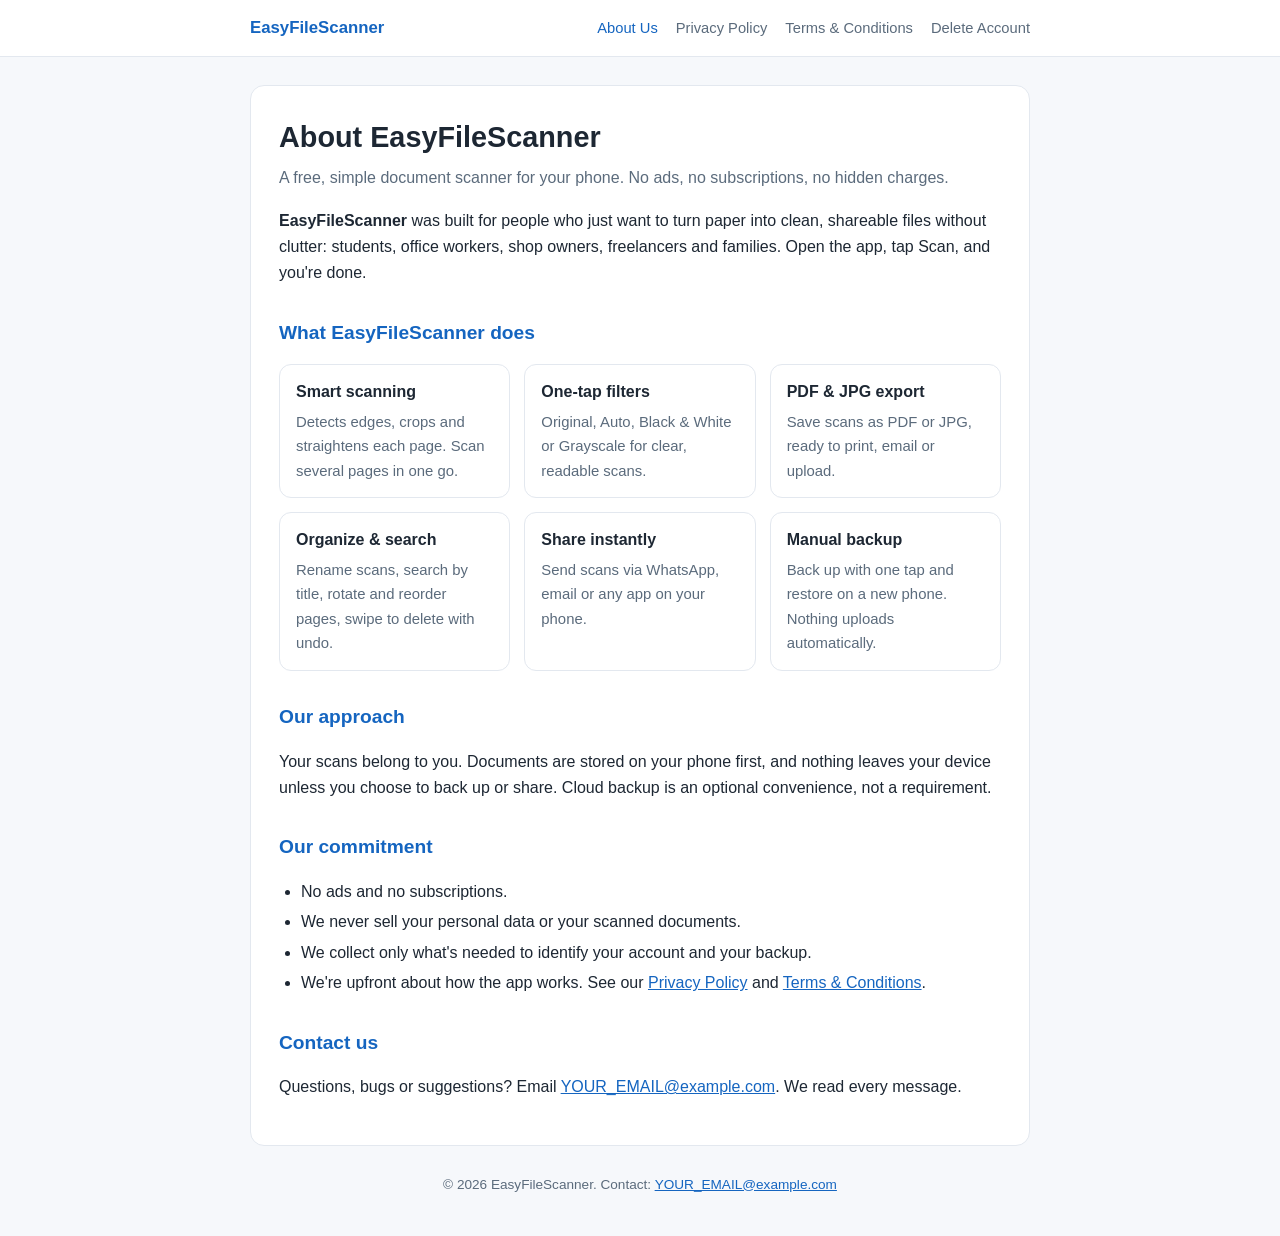
==== about-us.html @ 39749c55 "Add files via upload" ====
<!DOCTYPE html>
<html lang="en">
<head>
<meta charset="UTF-8">
<meta name="viewport" content="width=device-width, initial-scale=1">
<title>About Us – EasyFileScanner</title>
<meta name="description" content="About Us for EasyFileScanner: PDF Scanner, a free document scanner app for Android.">
<link rel="stylesheet" href="style.css">
</head>
<body>
<header><nav>
<span class="logo">EasyFileScanner</span>
<a href="about-us.html" class="active">About Us</a>
<a href="privacy-policy.html" >Privacy Policy</a>
<a href="terms-and-conditions.html" >Terms &amp; Conditions</a>
<a href="delete-account.html" >Delete Account</a>
</nav></header>
<main><div class="card">
<h1>About EasyFileScanner</h1>
<p class="sub">A free, simple document scanner for your phone. No ads, no subscriptions, no hidden charges.</p>

<p><strong>EasyFileScanner</strong> was built for people who just want to turn paper into clean, shareable files without clutter: students, office workers, shop owners, freelancers and families. Open the app, tap Scan, and you're done.</p>

<h2>What EasyFileScanner does</h2>
<div class="features">
  <div class="feature"><h3>Smart scanning</h3><p>Detects edges, crops and straightens each page. Scan several pages in one go.</p></div>
  <div class="feature"><h3>One-tap filters</h3><p>Original, Auto, Black &amp; White or Grayscale for clear, readable scans.</p></div>
  <div class="feature"><h3>PDF &amp; JPG export</h3><p>Save scans as PDF or JPG, ready to print, email or upload.</p></div>
  <div class="feature"><h3>Organize &amp; search</h3><p>Rename scans, search by title, rotate and reorder pages, swipe to delete with undo.</p></div>
  <div class="feature"><h3>Share instantly</h3><p>Send scans via WhatsApp, email or any app on your phone.</p></div>
  <div class="feature"><h3>Manual backup</h3><p>Back up with one tap and restore on a new phone. Nothing uploads automatically.</p></div>
</div>

<h2>Our approach</h2>
<p>Your scans belong to you. Documents are stored on your phone first, and nothing leaves your device unless you choose to back up or share. Cloud backup is an optional convenience, not a requirement.</p>

<h2>Our commitment</h2>
<ul>
  <li>No ads and no subscriptions.</li>
  <li>We never sell your personal data or your scanned documents.</li>
  <li>We collect only what's needed to identify your account and your backup.</li>
  <li>We're upfront about how the app works. See our <a href="privacy-policy.html">Privacy Policy</a> and <a href="terms-and-conditions.html">Terms &amp; Conditions</a>.</li>
</ul>

<h2>Contact us</h2>
<p>Questions, bugs or suggestions? Email <a href="mailto:YOUR_EMAIL@example.com">YOUR_EMAIL@example.com</a>. We read every message.</p>
</div></main>
<footer>&copy; 2026 EasyFileScanner. Contact: <a href="mailto:YOUR_EMAIL@example.com">YOUR_EMAIL@example.com</a></footer>
</body>
</html>
---- style.css ----
:root{--brand:#1565c0;--bg:#f6f8fb;--card:#fff;--text:#1d2733;--muted:#5b6b7c;--border:#e3e8ef;--note:#fff8e1;--note-b:#f5c242}
@media (prefers-color-scheme:dark){:root{--bg:#0f1720;--card:#17212c;--text:#e6edf3;--muted:#9aa9b8;--border:#263341;--note:#2a2410;--brand:#64b5f6}}
*{box-sizing:border-box}
body{margin:0;font-family:-apple-system,BlinkMacSystemFont,"Segoe UI",Roboto,Helvetica,Arial,sans-serif;background:var(--bg);color:var(--text);line-height:1.65}
header{background:var(--card);border-bottom:1px solid var(--border)}
nav{max-width:820px;margin:0 auto;padding:14px 20px;display:flex;flex-wrap:wrap;gap:6px 18px;align-items:center}
nav .logo{font-weight:700;color:var(--brand);margin-right:auto;font-size:1.05rem}
nav a{color:var(--muted);text-decoration:none;font-size:.92rem}
nav a:hover,nav a.active{color:var(--brand)}
main{max-width:820px;margin:28px auto;padding:0 20px}
.card{background:var(--card);border:1px solid var(--border);border-radius:14px;padding:28px}
h1{margin:0 0 4px;font-size:1.8rem}
.sub{color:var(--muted);margin:0 0 6px}
.meta{color:var(--muted);font-size:.85rem;margin-bottom:20px}
h2{font-size:1.2rem;margin-top:30px;color:var(--brand)}
h3{font-size:1rem;margin:0 0 4px}
ul{padding-left:22px}li{margin:4px 0}
a{color:var(--brand)}
.note{background:var(--note);border-left:4px solid var(--note-b);padding:12px 16px;border-radius:8px;margin:16px 0}
.features{display:grid;grid-template-columns:repeat(auto-fit,minmax(220px,1fr));gap:14px;margin:14px 0}
.feature{border:1px solid var(--border);border-radius:12px;padding:14px 16px}
.feature p{margin:0;color:var(--muted);font-size:.93rem}
table{width:100%;border-collapse:collapse;margin:12px 0;font-size:.93rem}
th,td{border:1px solid var(--border);padding:8px 10px;text-align:left;vertical-align:top}
th{background:var(--bg)}
.scroll{overflow-x:auto}
footer{max-width:820px;margin:24px auto 40px;padding:0 20px;color:var(--muted);font-size:.85rem;text-align:center}
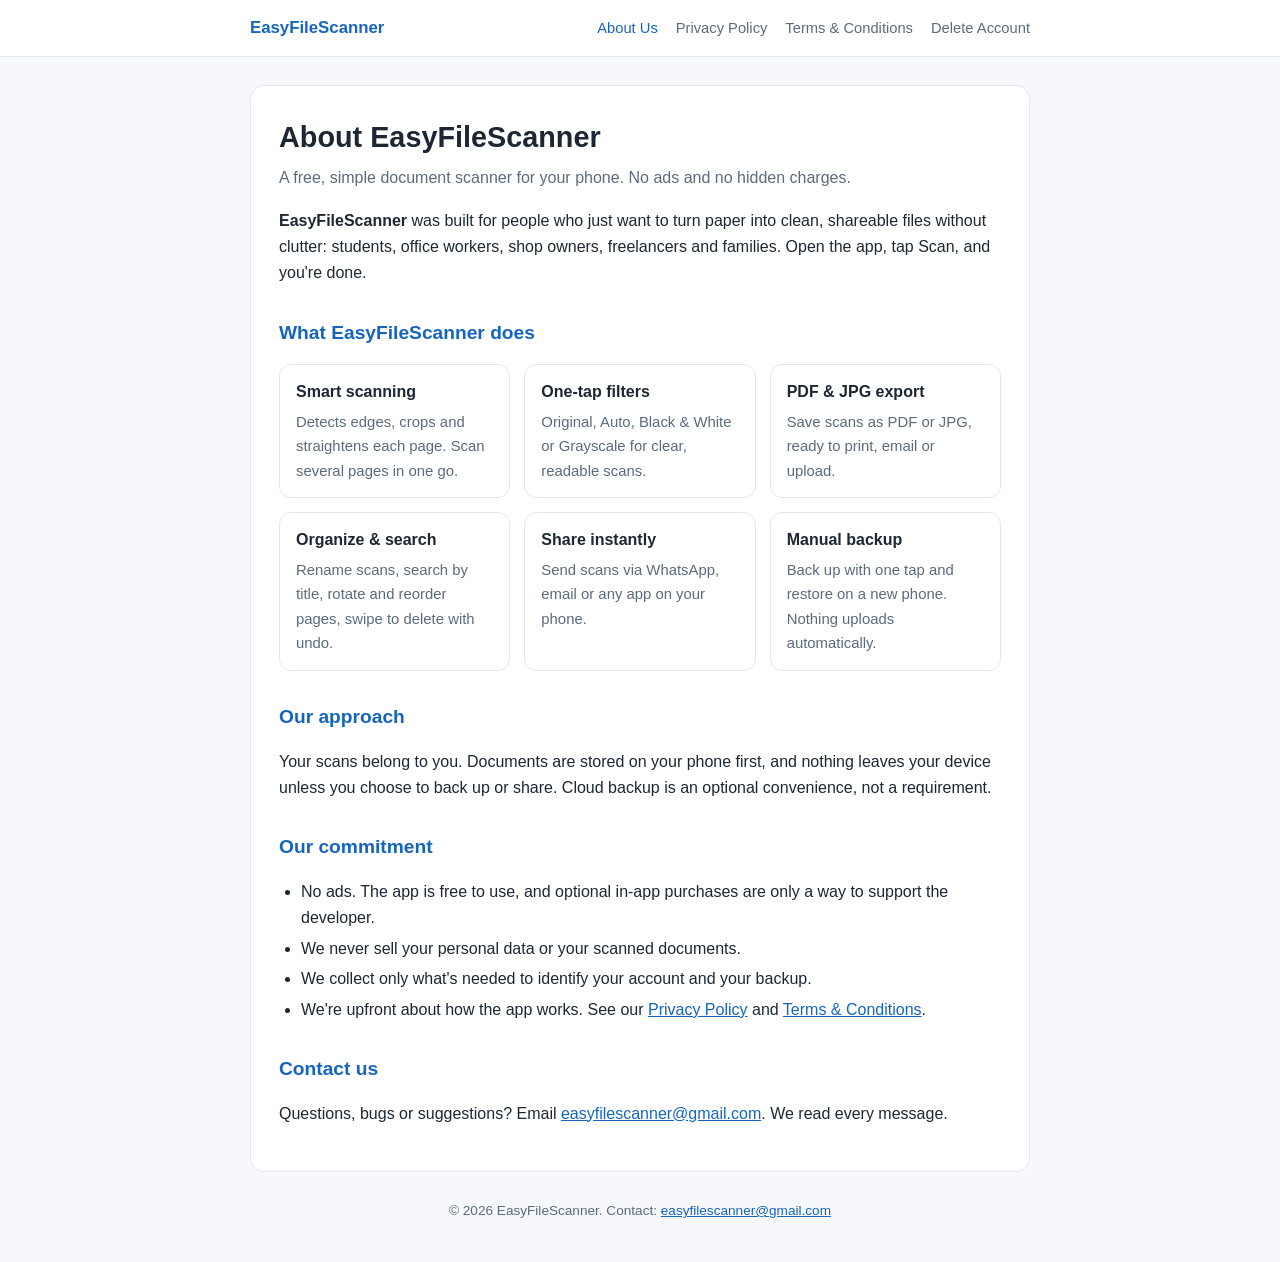
==== commit f327bd3e: "Updated policy pages" ====
--- a/about-us.html
+++ b/about-us.html
@@ -17,7 +17,7 @@
 </nav></header>
 <main><div class="card">
 <h1>About EasyFileScanner</h1>
-<p class="sub">A free, simple document scanner for your phone. No ads, no subscriptions, no hidden charges.</p>
+<p class="sub">A free, simple document scanner for your phone. No ads and no hidden charges.</p>
 
 <p><strong>EasyFileScanner</strong> was built for people who just want to turn paper into clean, shareable files without clutter: students, office workers, shop owners, freelancers and families. Open the app, tap Scan, and you're done.</p>
 
@@ -36,15 +36,15 @@
 
 <h2>Our commitment</h2>
 <ul>
-  <li>No ads and no subscriptions.</li>
+  <li>No ads. The app is free to use, and optional in-app purchases are only a way to support the developer.</li>
   <li>We never sell your personal data or your scanned documents.</li>
   <li>We collect only what's needed to identify your account and your backup.</li>
   <li>We're upfront about how the app works. See our <a href="privacy-policy.html">Privacy Policy</a> and <a href="terms-and-conditions.html">Terms &amp; Conditions</a>.</li>
 </ul>
 
 <h2>Contact us</h2>
-<p>Questions, bugs or suggestions? Email <a href="mailto:YOUR_EMAIL@example.com">YOUR_EMAIL@example.com</a>. We read every message.</p>
+<p>Questions, bugs or suggestions? Email <a href="mailto:easyfilescanner@gmail.com">easyfilescanner@gmail.com</a>. We read every message.</p>
 </div></main>
-<footer>&copy; 2026 EasyFileScanner. Contact: <a href="mailto:YOUR_EMAIL@example.com">YOUR_EMAIL@example.com</a></footer>
+<footer>&copy; 2026 EasyFileScanner. Contact: <a href="mailto:easyfilescanner@gmail.com">easyfilescanner@gmail.com</a></footer>
 </body>
 </html>
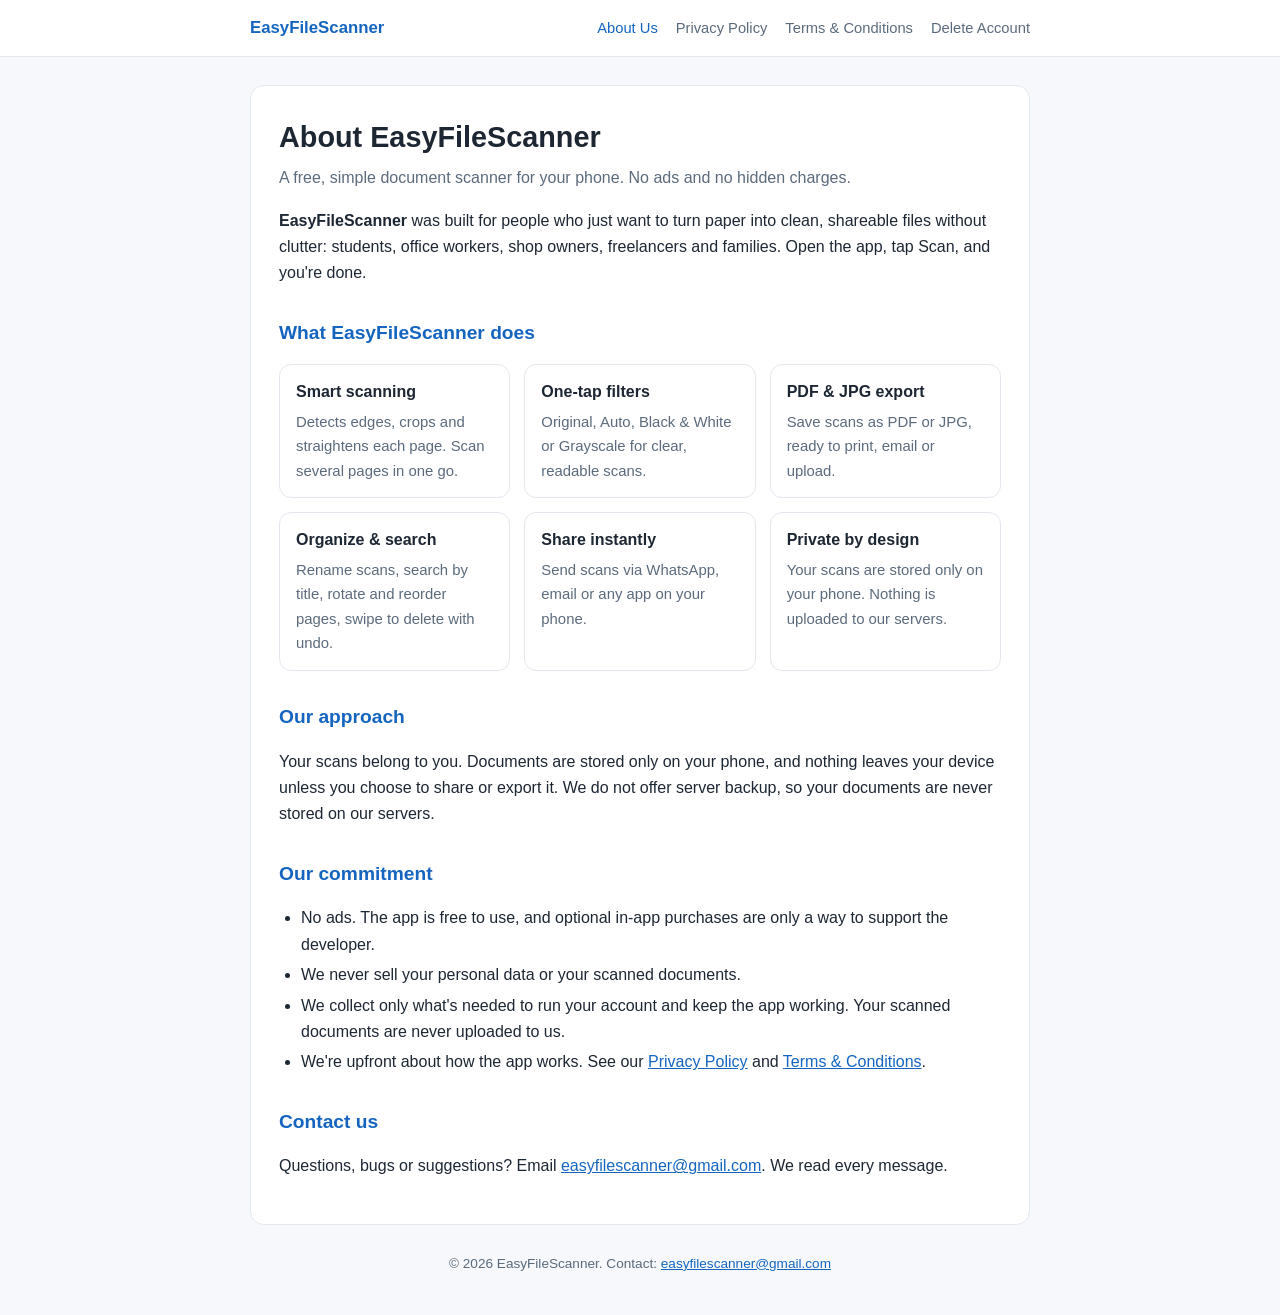
==== commit e0f68569: "updated as per removal of backup to server" ====
--- a/about-us.html
+++ b/about-us.html
@@ -28,17 +28,17 @@
   <div class="feature"><h3>PDF &amp; JPG export</h3><p>Save scans as PDF or JPG, ready to print, email or upload.</p></div>
   <div class="feature"><h3>Organize &amp; search</h3><p>Rename scans, search by title, rotate and reorder pages, swipe to delete with undo.</p></div>
   <div class="feature"><h3>Share instantly</h3><p>Send scans via WhatsApp, email or any app on your phone.</p></div>
-  <div class="feature"><h3>Manual backup</h3><p>Back up with one tap and restore on a new phone. Nothing uploads automatically.</p></div>
+  <div class="feature"><h3>Private by design</h3><p>Your scans are stored only on your phone. Nothing is uploaded to our servers.</p></div>
 </div>
 
 <h2>Our approach</h2>
-<p>Your scans belong to you. Documents are stored on your phone first, and nothing leaves your device unless you choose to back up or share. Cloud backup is an optional convenience, not a requirement.</p>
+<p>Your scans belong to you. Documents are stored only on your phone, and nothing leaves your device unless you choose to share or export it. We do not offer server backup, so your documents are never stored on our servers.</p>
 
 <h2>Our commitment</h2>
 <ul>
   <li>No ads. The app is free to use, and optional in-app purchases are only a way to support the developer.</li>
   <li>We never sell your personal data or your scanned documents.</li>
-  <li>We collect only what's needed to identify your account and your backup.</li>
+  <li>We collect only what's needed to run your account and keep the app working. Your scanned documents are never uploaded to us.</li>
   <li>We're upfront about how the app works. See our <a href="privacy-policy.html">Privacy Policy</a> and <a href="terms-and-conditions.html">Terms &amp; Conditions</a>.</li>
 </ul>
 
